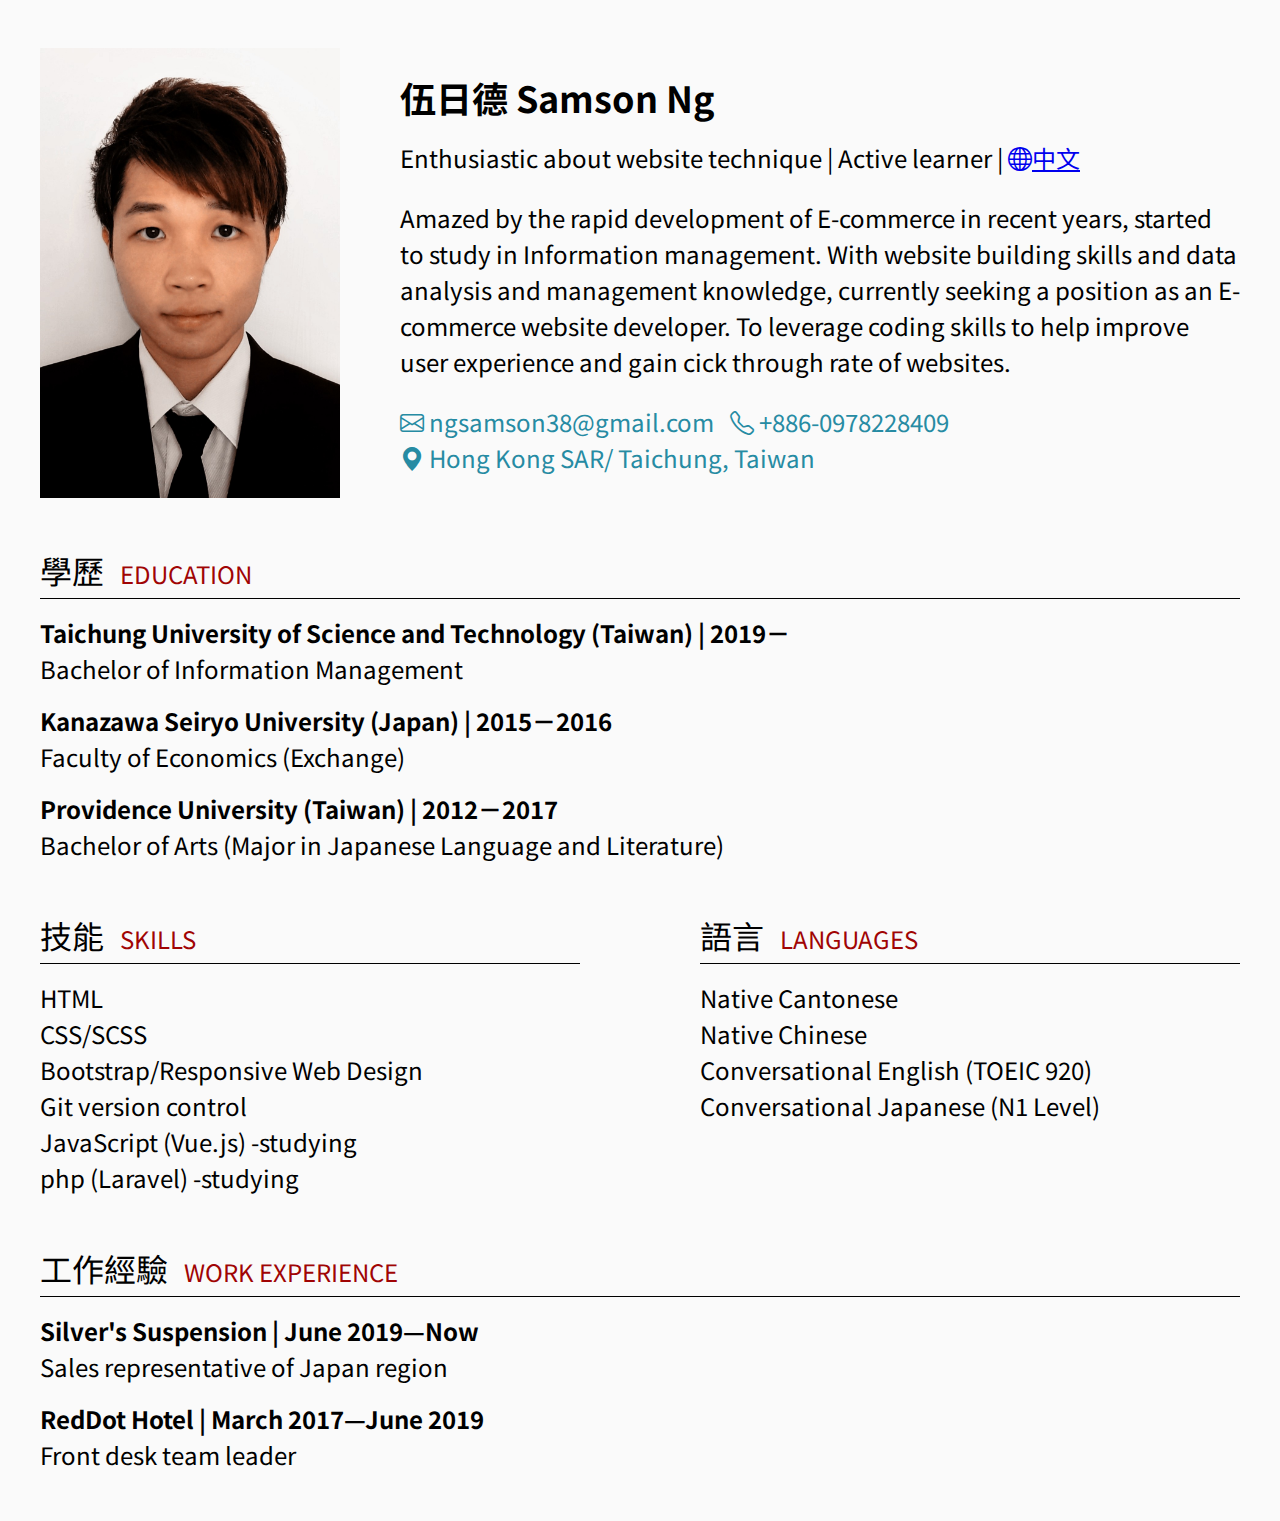
==== index_en.html @ f74eeb1f "Add language-CN" ====
<!DOCTYPE html>
<html lang="en">

<head>
    <meta charset="UTF-8">
    <meta name="viewport" content="width=device-width, initial-scale=1.0">
    <link rel="stylesheet" href="css/style.css">
    <title>Resume</title>
</head>

<body>
    <div class="container">
        <section class="profile d-flex">
            <img src="profile.jpg" alt="photo" class="photo">
            <div class="profile-inner">
                <h1 class="h1">伍日德 Samson Ng</h1>
                <p>Enthusiastic about website technique | Active learner | <a href="index.html"><i class="bi bi-globe">中文</i></a></p>
                <p>Amazed by the rapid development of E-commerce in recent years, started to
                    study in Information management. With website building skills and data analysis and management
                    knowledge, currently seeking a position as an E-commerce website developer. To leverage coding skills
                    to help improve user experience and gain cick through rate of websites.
                </p>
                <ul class="contact">
                    <li><i class="bi bi-envelope"> ngsamson38@gmail.com</i></li>
                    <li><i class="bi bi-telephone"> +886-0978228409</i></li>
                    <li><i class="bi bi-geo-alt-fill"> Hong Kong SAR/ Taichung, Taiwan</i></li>
                </ul>
            </div>
        </section>
        <section>
            <h2 class="h2">學歷<span>EDUCATION</span></h2>
            <ul class="experience">
                <li><span>Taichung University of Science and Technology (Taiwan) | 2019－</span><br>Bachelor of
                    Information Management</li>
                <li><span>Kanazawa Seiryo University (Japan) | 2015－2016</span><br>Faculty of Economics (Exchange)</li>
                <li><span>Providence University (Taiwan) | 2012－2017</span><br>Bachelor of Arts (Major in Japanese
                    Language and Literature)</li>
            </ul>
        </section>
        <div class="ability d-flex">
        <section>
            <h2 class="h2">技能<span>SKILLS</span></h2>
            <ul>
                <li>HTML</li>
                <li>CSS/SCSS</li>
                <li>Bootstrap/Responsive Web Design</li>
                <li>Git version control</li>
                <li>JavaScript (Vue.js) -studying</li>
                <li>php (Laravel) -studying</li>
            </ul>
        </section>
        <section>
            <h2 class="h2">語言<span>LANGUAGES</span></h2>
            <ul>
                <li>Native Cantonese</li>
                <li>Native Chinese</li>
                <li>Conversational English (TOEIC 920) </li>
                <li>Conversational Japanese (N1 Level)</li>
            </ul>
        </section>
    </div>
        <section>
            <h2 class="h2">工作經驗<span>WORK EXPERIENCE</span></h2>
            <ul  class="experience">
                <li><span>Silver's Suspension | June 2019—Now</span><br>Sales representative of Japan region</li>
                <li><span>RedDot Hotel | March 2017—June 2019</span><br>Front desk team leader</li>
            </ul>
        </section>
    </div>
</body>

</html>
---- css/style.css ----
@import "cssReset.css";
@import url('https://fonts.googleapis.com/css2?family=Noto+Sans+TC:wght@400;500;700&display=swap');
@import url("https://cdn.jsdelivr.net/npm/bootstrap-icons@1.4.0/font/bootstrap-icons.css");

*,
*::before,
*::after {
    box-sizing: border-box;
}
body {
    font-family: "Roboto", "Noto Sans TC", sans-serif;
    background-color: #fafafa;
    line-height: 1.5;
    font-size: 24px;
}
img {
    max-width: 100%;
    height: auto;
    display: block;
}
.container {
    max-width: 1200px;
    margin: 0 auto;
}
section {
    margin-bottom: 48px;
}
.d-flex {
    display: flex;
}
.h1 {
    font-size: 36px;
    font-weight: bold;
    margin-bottom: 16px;
}
.h2 {
    font-size: 32px;
    align-items: center;
    padding-bottom: 4px;
    border-bottom: 1px solid #000000;
    margin-bottom: 16px;
}
.h2 span {
    font-size: 24px;
    line-height: 1.2;
    color: #A00404;
    margin-left: 16px;
}
.profile {
    flex-wrap: wrap;
    align-items: center;
    padding: 48px 0px 0px;
}
.photo {
    max-width: 25%;
    margin-right: 5%;
}
.profile-inner {
    width: 70%;
}
.profile-inner p {
    margin-bottom: 24px;
}
.profile-inner ul {
    display: flex;
    flex-wrap: wrap;
}
.profile-inner ul li {
    color: #268ba3;
    margin-right: 16px;
}
.ability {
    justify-content: space-between;
    flex-wrap: wrap;
}
.ability section {
    width: 45%;
}
.experience li {
    margin-bottom: 16px;
    line-height: 1.5;
}
.experience li span {
    font-weight: bold;
}
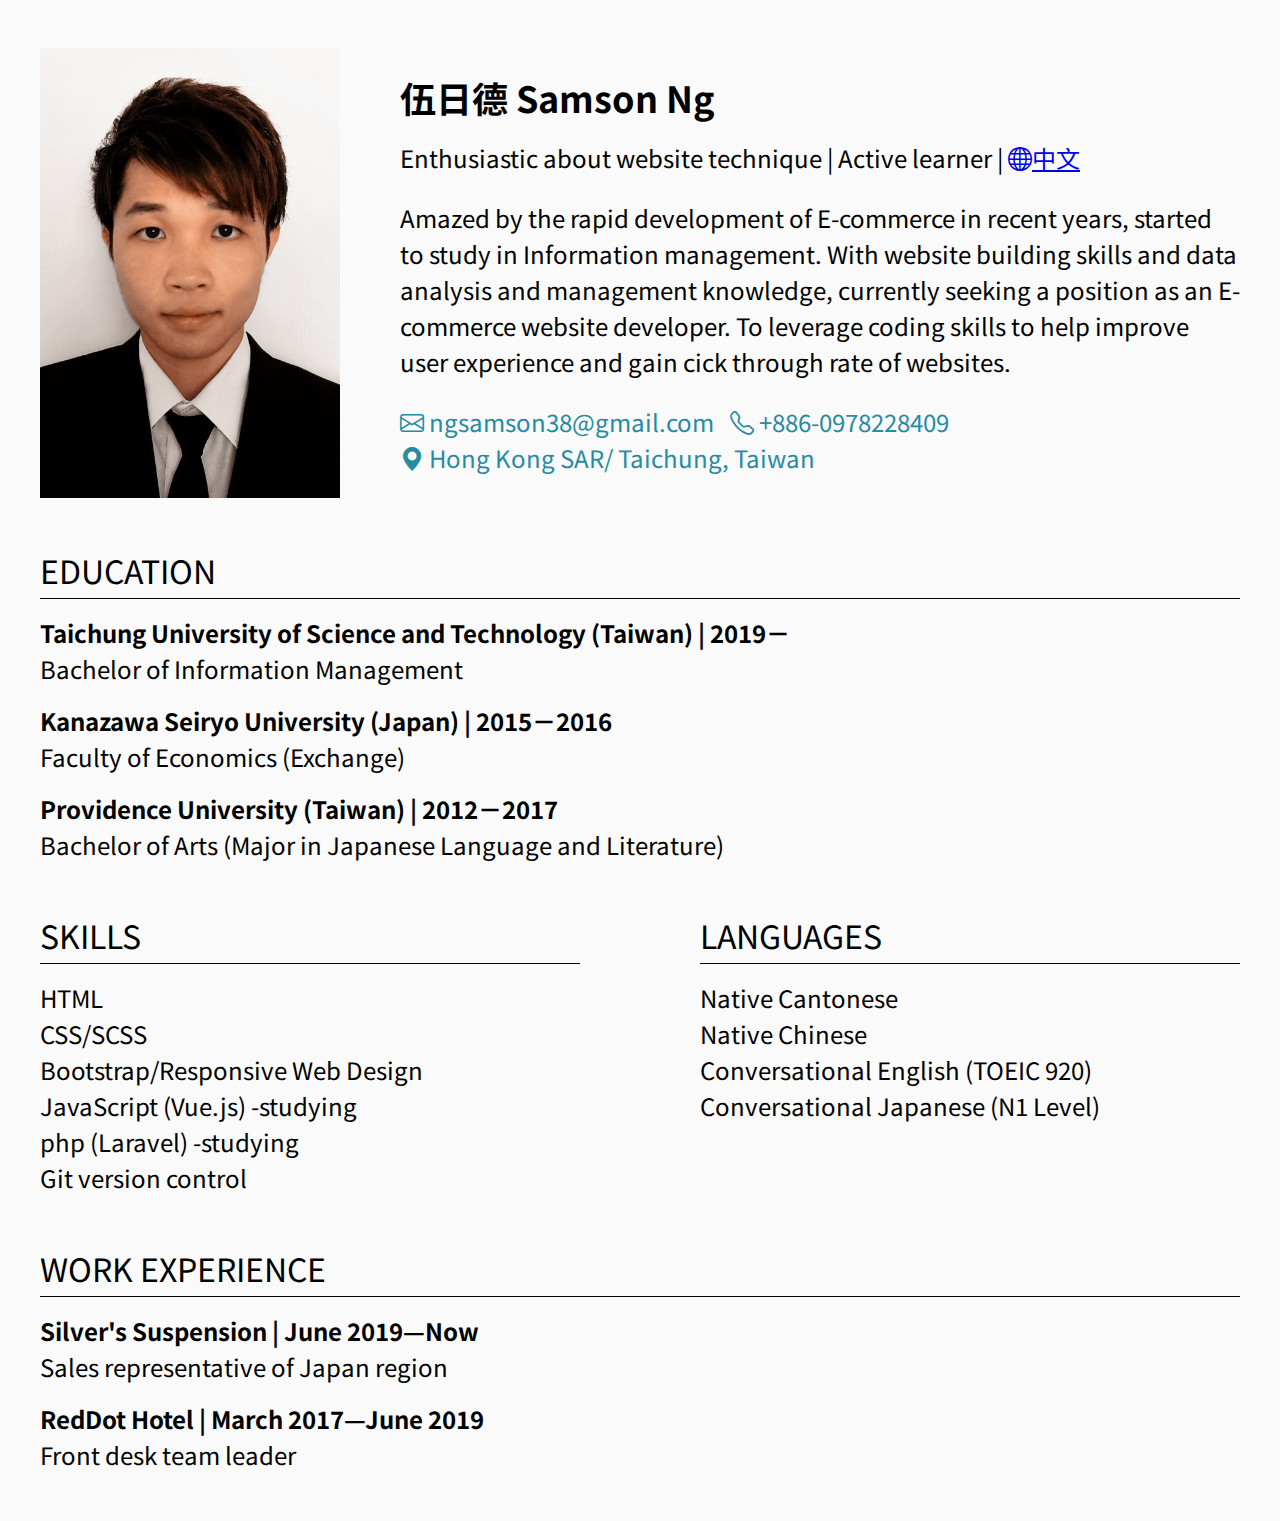
==== commit df8f8757: "Add breakpoint max-768" ====
--- a/index_en.html
+++ b/index_en.html
@@ -11,7 +11,7 @@
 <body>
     <div class="container">
         <section class="profile d-flex">
-            <img src="profile.jpg" alt="photo" class="photo">
+            <div class="photo"><img src="profile.jpg" alt="photo"></div>
             <div class="profile-inner">
                 <h1 class="h1">伍日德 Samson Ng</h1>
                 <p>Enthusiastic about website technique | Active learner | <a href="index.html"><i class="bi bi-globe">中文</i></a></p>
@@ -28,7 +28,7 @@
             </div>
         </section>
         <section>
-            <h2 class="h2">學歷<span>EDUCATION</span></h2>
+            <h2 class="h2">EDUCATION</h2>
             <ul class="experience">
                 <li><span>Taichung University of Science and Technology (Taiwan) | 2019－</span><br>Bachelor of
                     Information Management</li>
@@ -37,20 +37,20 @@
                     Language and Literature)</li>
             </ul>
         </section>
-        <div class="ability d-flex">
-        <section>
-            <h2 class="h2">技能<span>SKILLS</span></h2>
+        <div class="d-flex jc-sb">
+        <section class="ability">
+            <h2 class="h2">SKILLS</h2>
             <ul>
                 <li>HTML</li>
                 <li>CSS/SCSS</li>
                 <li>Bootstrap/Responsive Web Design</li>
-                <li>Git version control</li>
                 <li>JavaScript (Vue.js) -studying</li>
                 <li>php (Laravel) -studying</li>
+                <li>Git version control</li>
             </ul>
         </section>
-        <section>
-            <h2 class="h2">語言<span>LANGUAGES</span></h2>
+        <section class="ability">
+            <h2 class="h2">LANGUAGES</h2>
             <ul>
                 <li>Native Cantonese</li>
                 <li>Native Chinese</li>
@@ -60,7 +60,7 @@
         </section>
     </div>
         <section>
-            <h2 class="h2">工作經驗<span>WORK EXPERIENCE</span></h2>
+            <h2 class="h2">WORK EXPERIENCE</h2>
             <ul  class="experience">
                 <li><span>Silver's Suspension | June 2019—Now</span><br>Sales representative of Japan region</li>
                 <li><span>RedDot Hotel | March 2017—June 2019</span><br>Front desk team leader</li>
--- a/css/style.css
+++ b/css/style.css
@@ -27,6 +27,10 @@
 }
 .d-flex {
     display: flex;
+    flex-wrap: wrap;
+}
+.jc-sb {
+    justify-content: space-between;
 }
 .h1 {
     font-size: 36px;
@@ -47,7 +51,6 @@
     margin-left: 16px;
 }
 .profile {
-    flex-wrap: wrap;
     align-items: center;
     padding: 48px 0px 0px;
 }
@@ -69,11 +72,7 @@
     color: #268ba3;
     margin-right: 16px;
 }
-.ability {
-    justify-content: space-between;
-    flex-wrap: wrap;
-}
-.ability section {
+.ability{
     width: 45%;
 }
 .experience li {
@@ -83,3 +82,19 @@
 .experience li span {
     font-weight: bold;
 }
+
+@media screen and (max-width: 767px){
+    section, .photo, .profile-inner, .ability{
+        width: 100%;
+    }
+    body {
+        font-size: 16px;
+    }
+    .profile{
+        padding-top: 24px;
+    }
+    .photo {
+        max-width: 35%;
+        margin: 0 auto;
+    }
+}